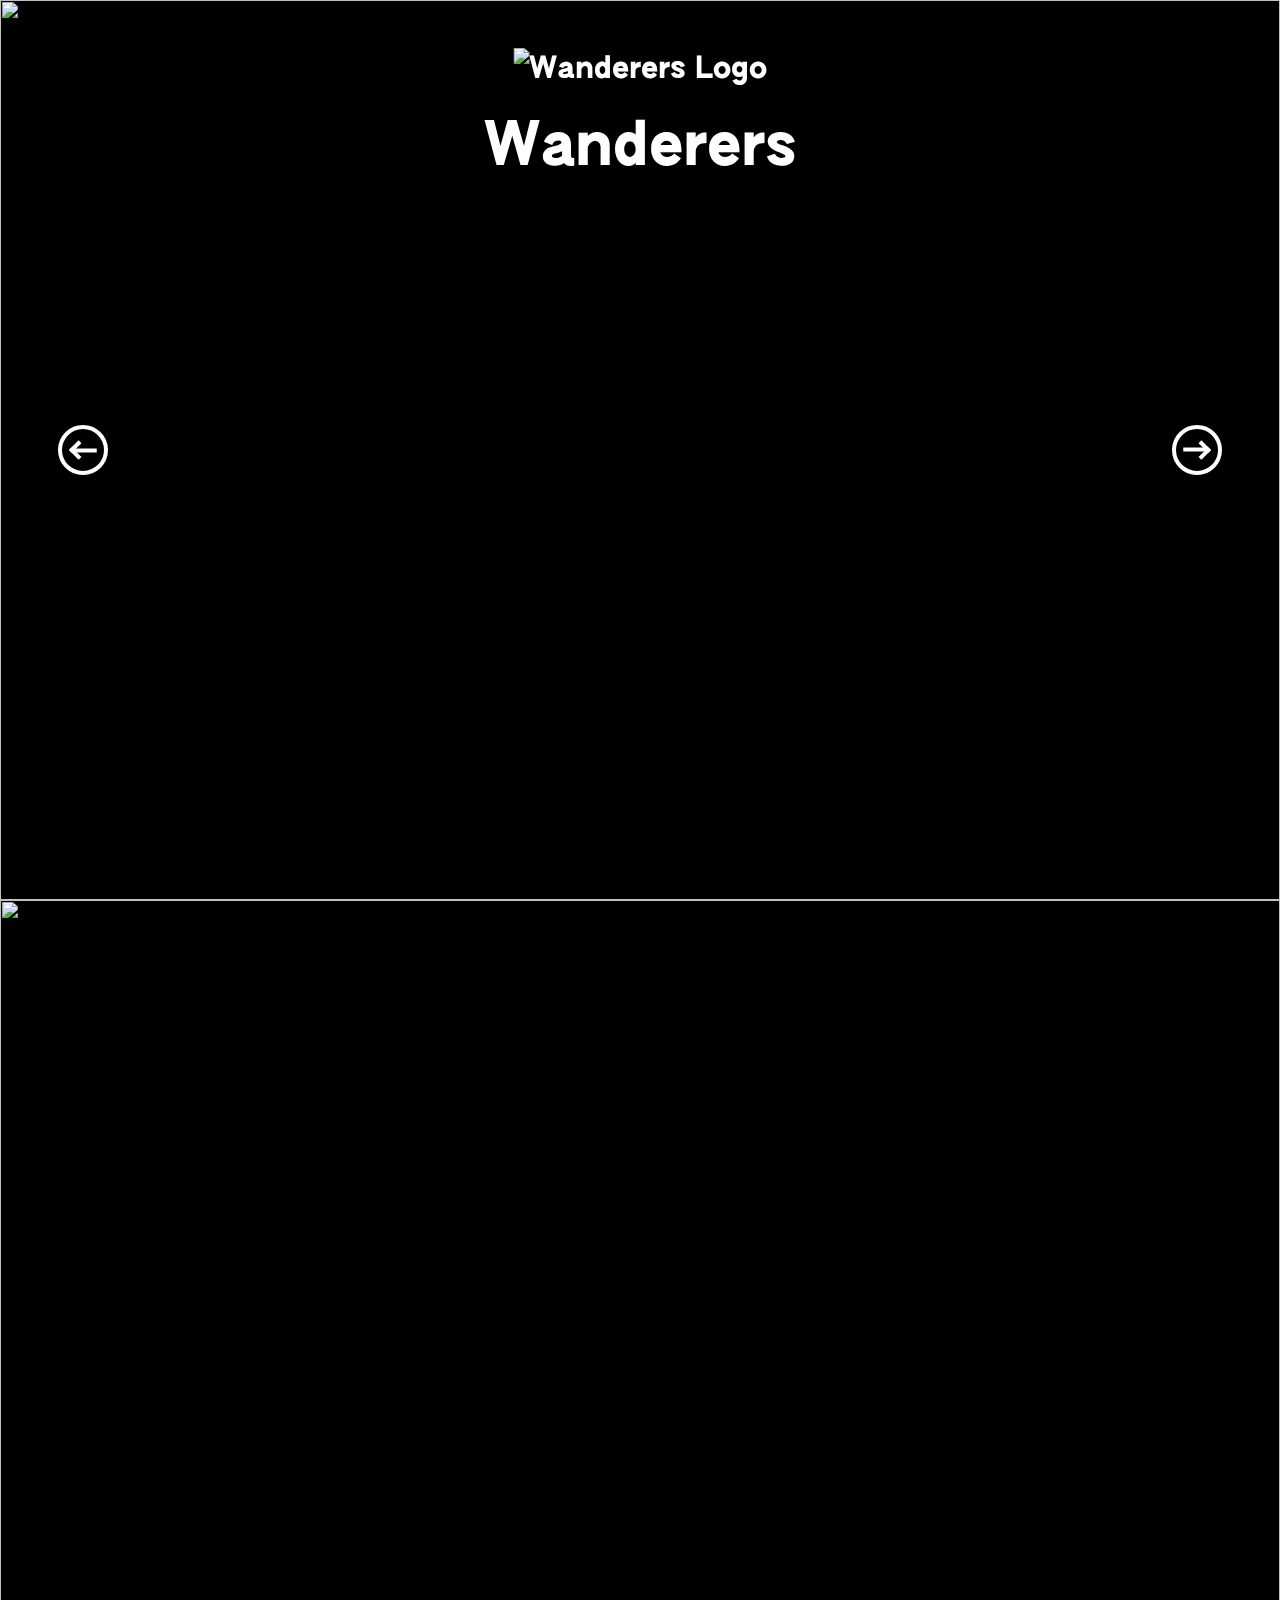
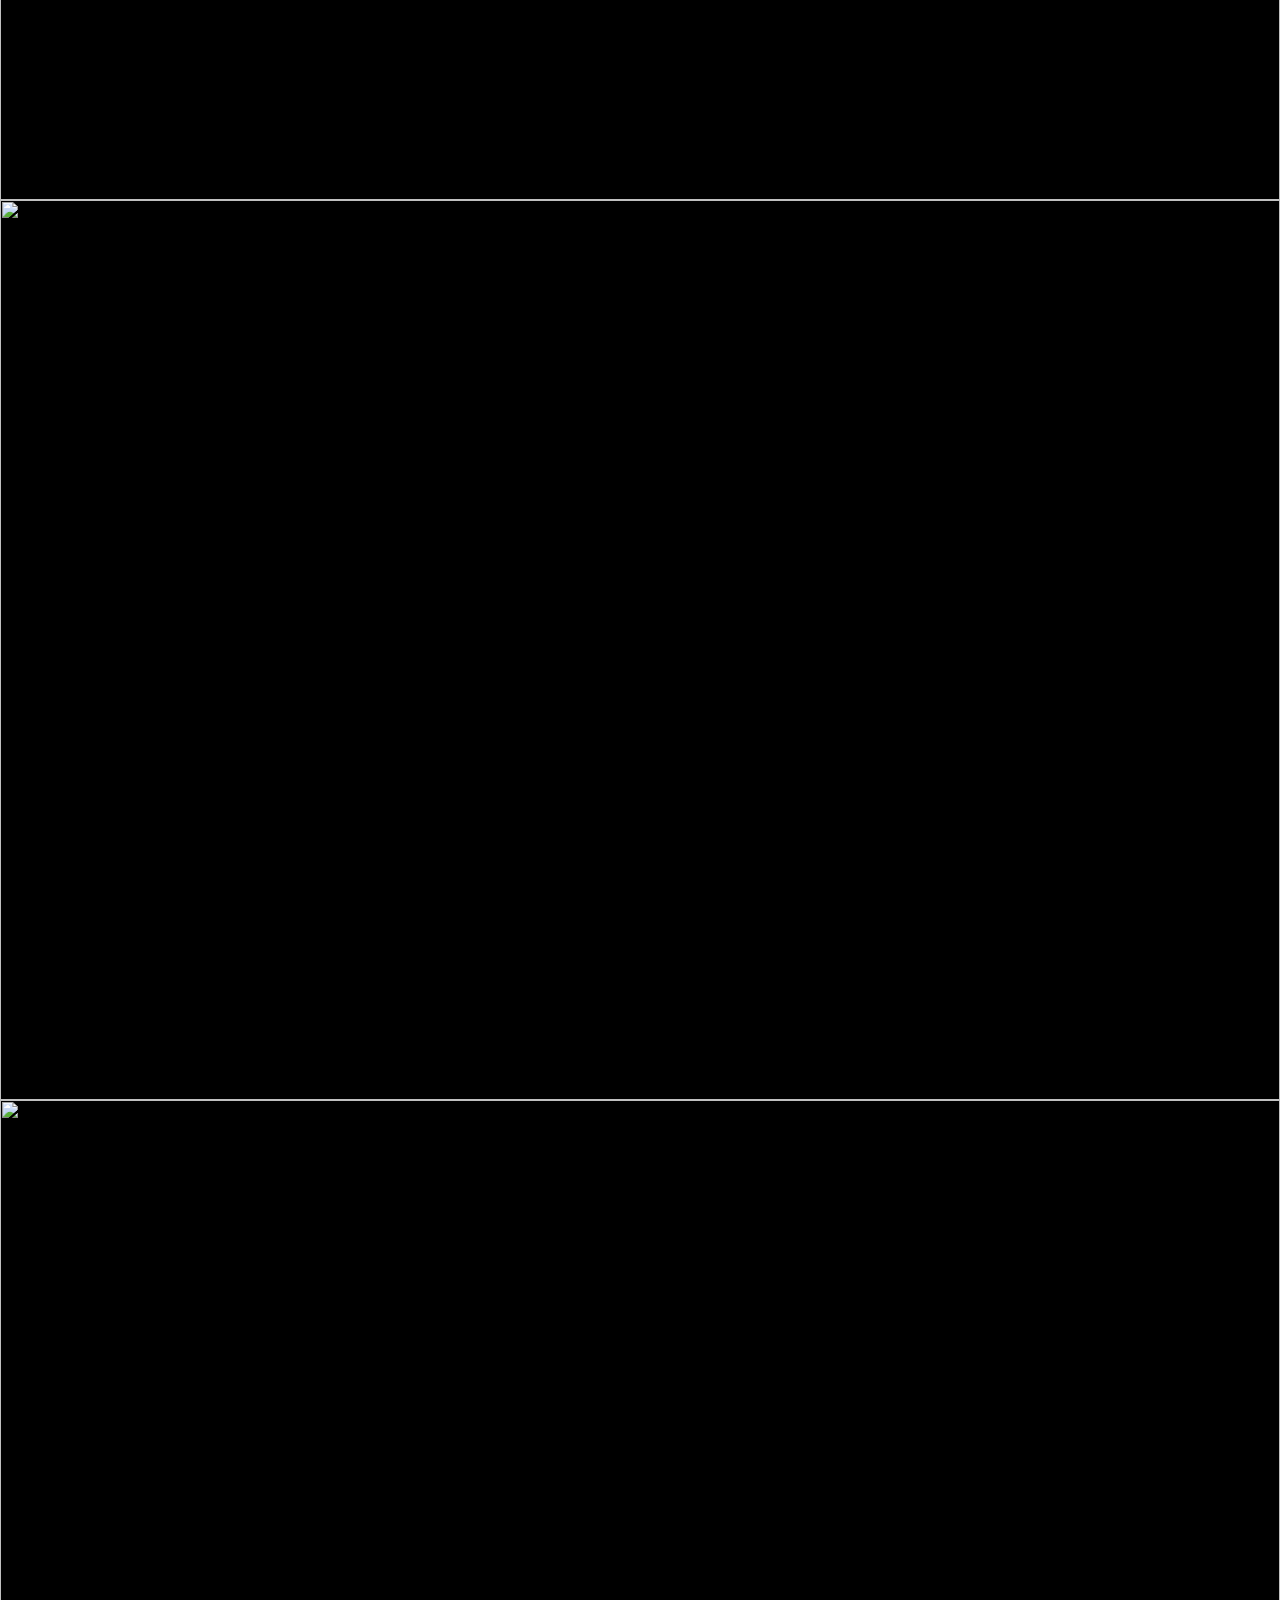
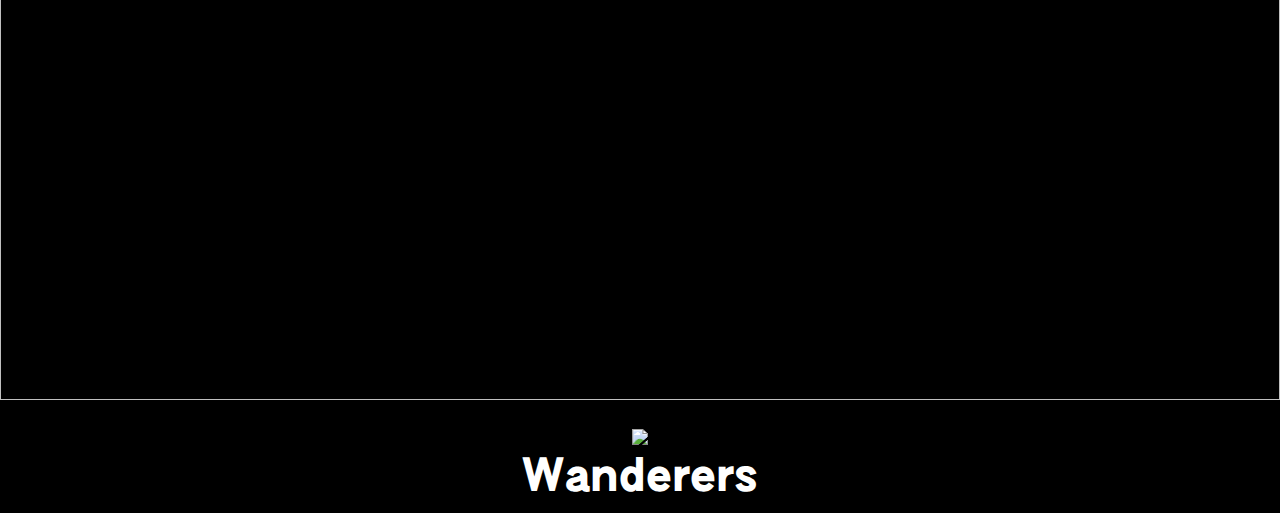
==== hongkong.html @ d86fb01b "added all files" ====
<!DOCTYPE html>
<html>
  <head>
    <meta charset="utf-8" />
    <meta name="viewport" content="width=device-width, initial-scale=1" />

    <title>Hong Kong – Wanderers</title>

    <link href="_base.css" rel="stylesheet" />
    <link href="style.css" rel="stylesheet" />
  </head>
  <body>
    <main data-barba="wrapper">
      <article data-barba="container" data-title="Hong Kong">
        <header>
          <img src="logo.svg" alt="Wanderers Logo" />
          <h1>Wanderers</h1>
        </header>

        <a href="/" class="previous">
          <span>Previous</span>
        </a>

        <a href="/iceland.html" class="next">
          <span>Next</span>
        </a>

        <div class="photos">
          <img src="hong-kong-1.jpg" />
          <img src="hong-kong-2.jpg" />
          <img src="hong-kong-3.jpg" />
          <img src="hong-kong-4.jpg" />
        </div>
      </article>
    </main>
    
    <script src="barba.js"></script>
    <script src="barba-prefetch.js"></script>
    <script src="gsap.js"></script>
    <script src="scripts.js"></script>
  </body>
</html>
---- _base.css ----
img, iframe {
  vertical-align: bottom;
  max-width: 100%;
}

* {
  -webkit-box-sizing: border-box;
  -moz-box-sizing: border-box;
  box-sizing: border-box;
  -webkit-font-smoothing: antialiased;
  text-rendering: optimizeLegibility;
  margin:0;
  padding:0;
}
---- style.css ----
@font-face {
  font-family: Authentic Sans;
  src: url(authentic-sans-150.woff2), url(authentic-sans-150.woff);
}

@keyframes spin {
  0% { 
    transform: rotate(0);
  }
  100% {
    transform: rotate(360deg);
  }
}

body {
  font-family: Authentic Sans, Arial;
  font-size: 30px;
  line-height: 1.5;
  text-align: center;

  background-color: #000000;
  color: #ffffff;
}

header {
  position: fixed;
  top: 48px;
  left: 50%;
  transform: translate(-50%, 0);
  z-index: 1;
}

header img {
  animation: spin 30s infinite linear;
}

header h1 {
  margin: 10px 0 0 0;
}

a.previous, a.next {
  position: fixed;
  top: 50%;
  width: 70px;
  height: 70px;
  transform: translate(0, -50%);
  transition: left 0.25s, right 0.25s, width 0.25s;
  background-repeat: no-repeat;
  background-position: center center;
  background-size: auto 50px;
  z-index: 1;
}

a.previous {
  left: 48px;
  background-image: url(images/arrow-left.svg);
}

a.next {
  right: 48px;
  background-image: url(images/arrow-right.svg);
}

a.previous:hover {
  left: 28px;
  width: 90px;
}

a.next:hover {
  right: 28px;
  width: 90px
}

a.previous span, a.next span {
  display: none;
}

.photos img {
  position: -webkit-sticky;
  position: sticky;
  top: 0;
  width: 100%;
  height: 100vh;
  object-fit: cover;
}
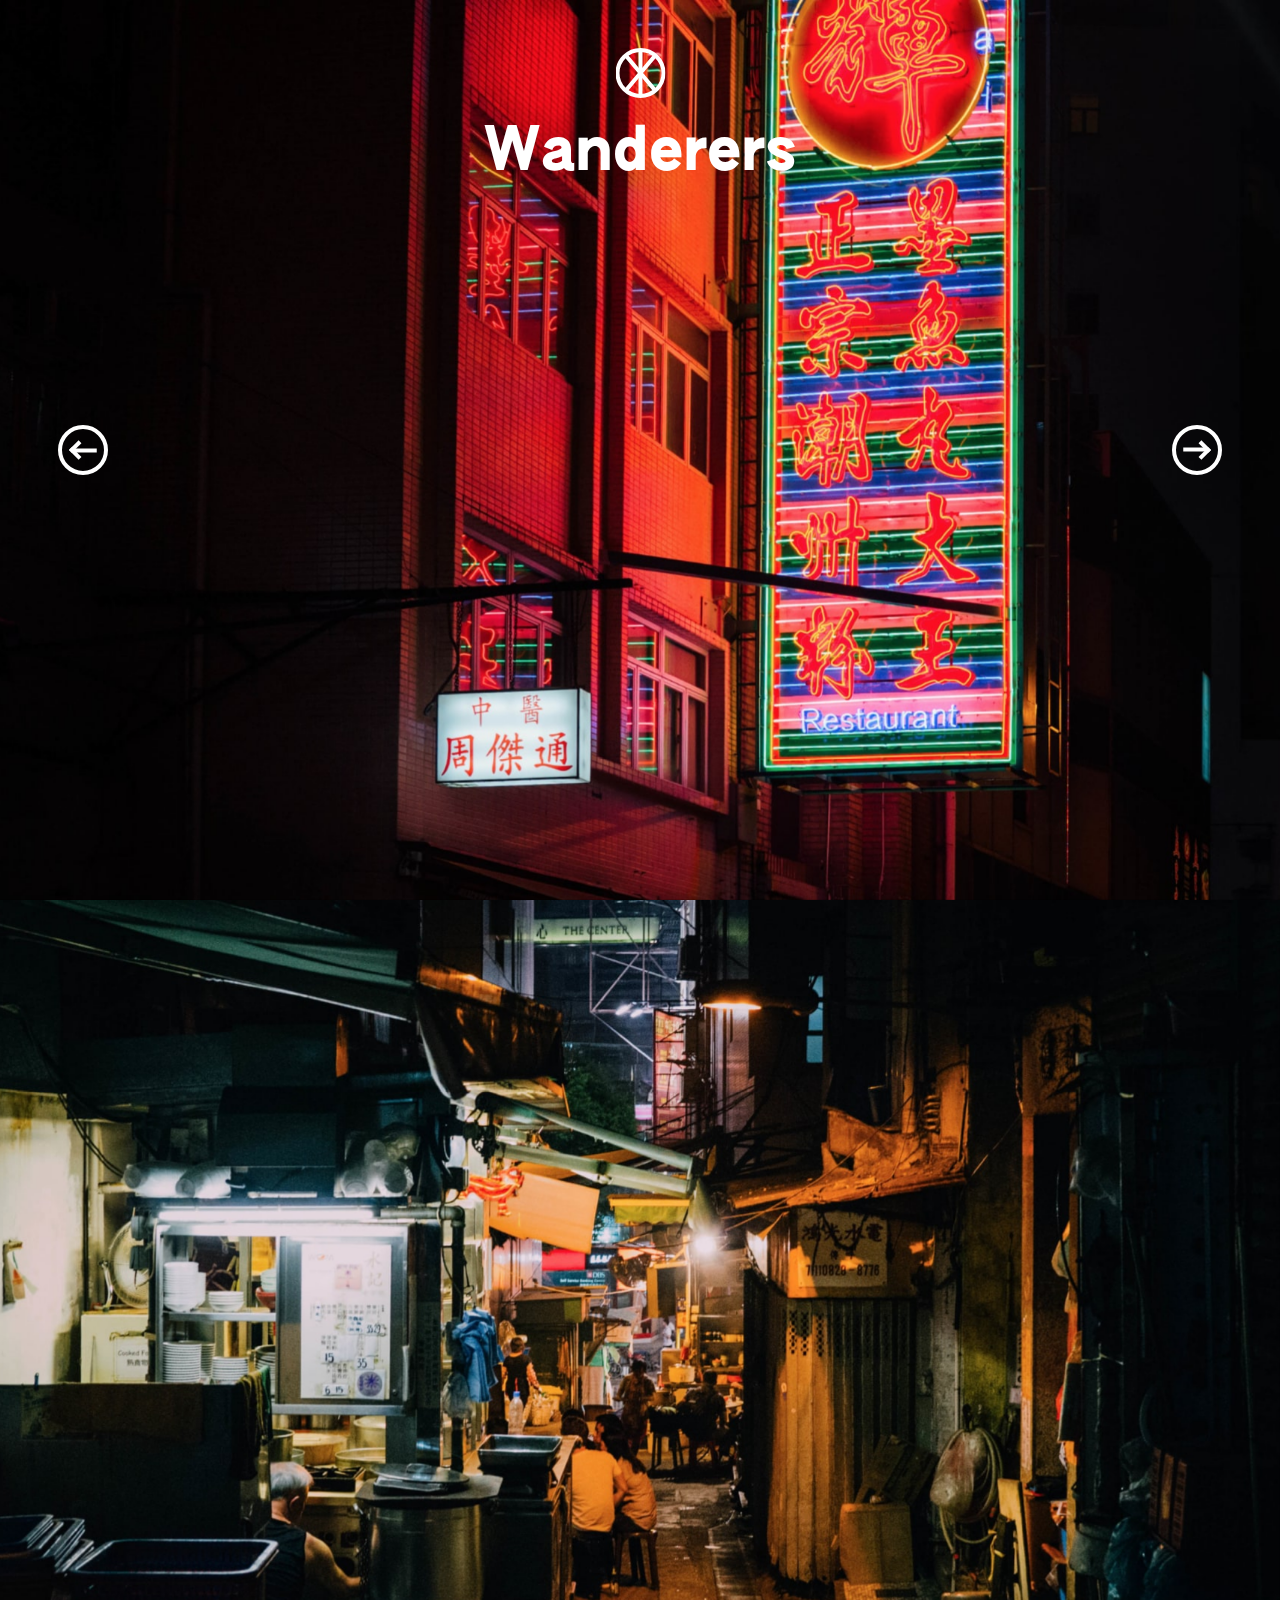
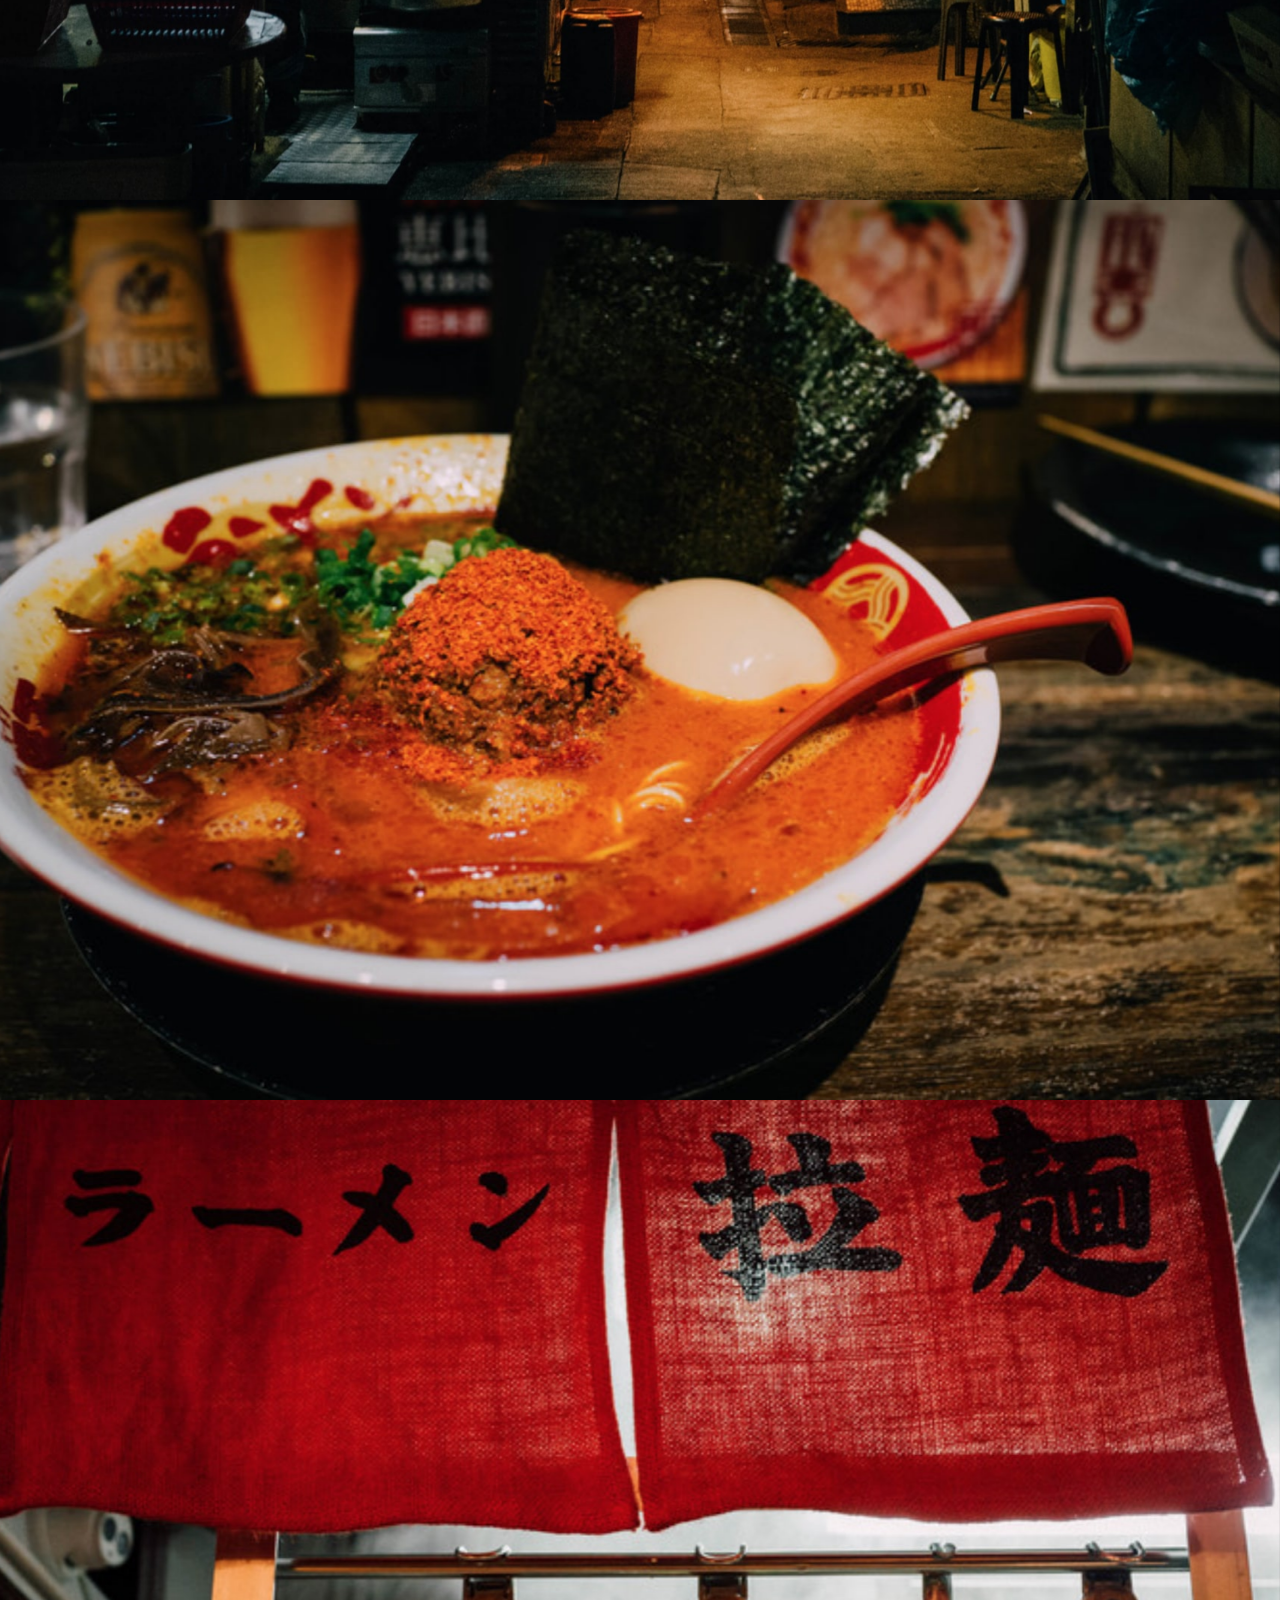
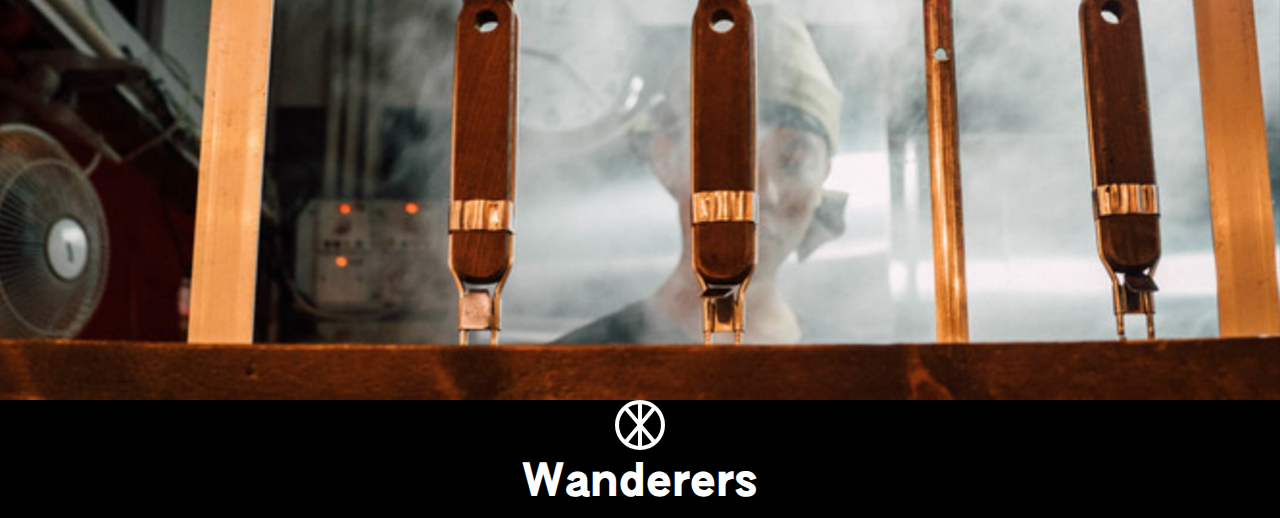
==== commit 2fa038cb: "minor changes" ====
--- a/hongkong.html
+++ b/hongkong.html
@@ -13,7 +13,7 @@
     <main data-barba="wrapper">
       <article data-barba="container" data-title="Hong Kong">
         <header>
-          <img src="logo.svg" alt="Wanderers Logo" />
+          <img src="images/logo.svg" alt="Wanderers Logo" />
           <h1>Wanderers</h1>
         </header>
 
@@ -26,10 +26,10 @@
         </a>
 
         <div class="photos">
-          <img src="hong-kong-1.jpg" />
-          <img src="hong-kong-2.jpg" />
-          <img src="hong-kong-3.jpg" />
-          <img src="hong-kong-4.jpg" />
+          <img src="images/hong-kong-1.jpg" />
+          <img src="images/hong-kong-2.jpg" />
+          <img src="images/hong-kong-3.jpg" />
+          <img src="images/hong-kong-4.jpg" />
         </div>
       </article>
     </main>
